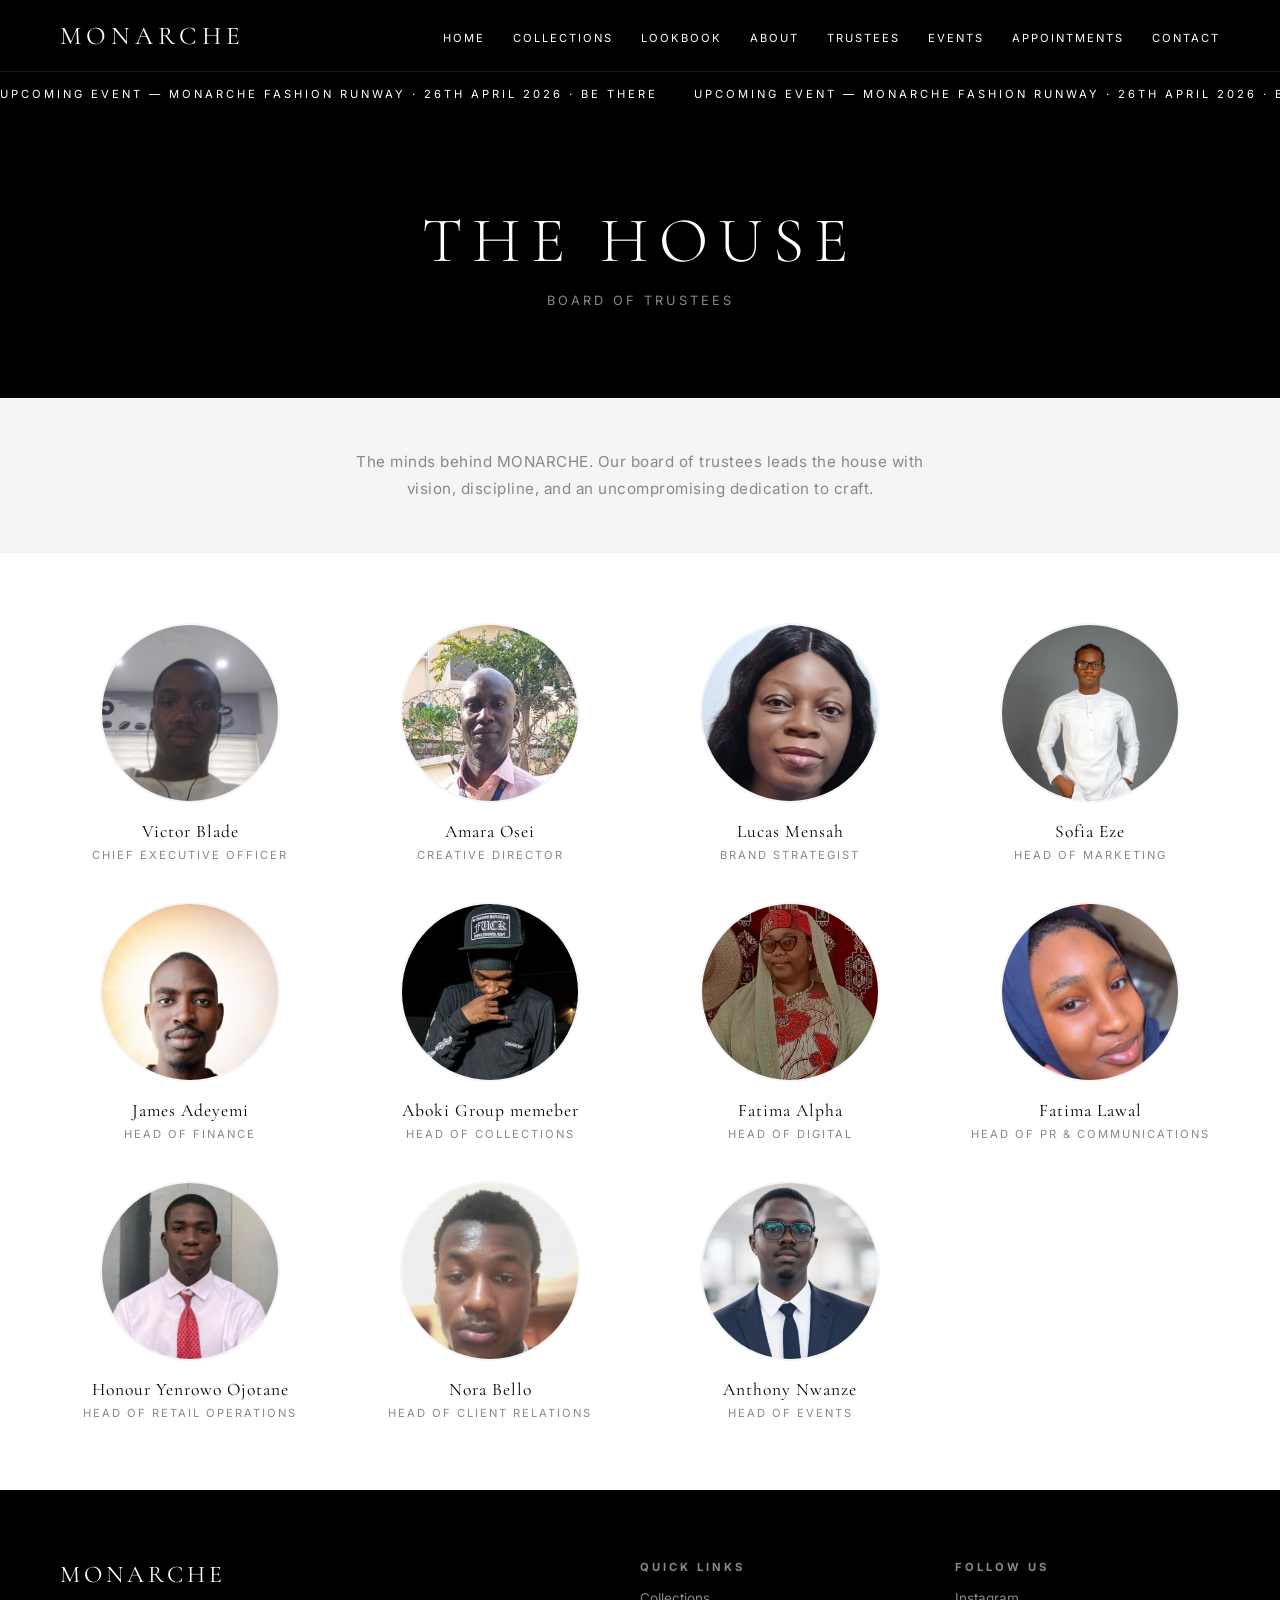
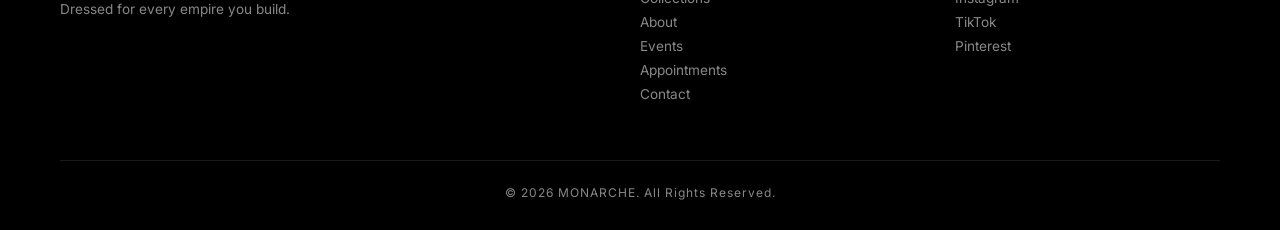
==== trustees.html @ ca08de78 "Complete Code" ====
<!doctype html>
<html lang="en">
  <head>
    <meta charset="UTF-8" />
    <meta name="viewport" content="width=device-width, initial-scale=1.0" />
    <title>MONARCHE — Board of Trustees</title>
    <link
      href="https://fonts.googleapis.com/css2?family=Cormorant+Garamond:wght@300;400;600&family=Inter:wght@300;400;500&display=swap"
      rel="stylesheet"
    />
    <link rel="stylesheet" href="style.css" />
    <link rel="stylesheet" href="trustees.css" />
  </head>
  <body>
    <!-- NAVIGATION -->
    <nav class="nav">
      <a href="index.html" class="logo">MONARCHE</a>
      <ul class="nav-links" id="navLinks">
        <li><a href="index.html">Home</a></li>
        <li><a href="collections.html">Collections</a></li>
        <li><a href="lookbook.html">Lookbook</a></li>
        <li><a href="about.html">About</a></li>
        <li><a href="trustees.html">Trustees</a></li>
        <li><a href="events.html">Events</a></li>
        <li><a href="appointments.html">Appointments</a></li>
        <li><a href="contact.html">Contact</a></li>
      </ul>
      <button class="menu-btn" onclick="toggleMenu()">☰</button>
    </nav>

    <!-- MARQUEE -->
    <div class="marquee">
      <div class="marquee-track">
        UPCOMING EVENT — MONARCHE FASHION RUNWAY · 26TH APRIL 2026 · BE THERE
        &nbsp;&nbsp;&nbsp;&nbsp; UPCOMING EVENT — MONARCHE FASHION RUNWAY · 26TH
        APRIL 2026 · BE THERE &nbsp;&nbsp;&nbsp;&nbsp; UPCOMING EVENT — MONARCHE
        FASHION RUNWAY · 26TH APRIL 2026 · BE THERE &nbsp;&nbsp;&nbsp;&nbsp;
        UPCOMING EVENT — MONARCHE FASHION RUNWAY · 26TH APRIL 2026 · BE THERE
        &nbsp;&nbsp;&nbsp;&nbsp;
      </div>
    </div>

    <!-- PAGE HEADER -->
    <div class="page-header">
      <h1>THE HOUSE</h1>
      <p>Board of Trustees</p>
    </div>

    <!-- INTRO TEXT -->
    <div class="trustees-intro">
      <p>
        The minds behind MONARCHE. Our board of trustees leads the house with
        vision, discipline, and an uncompromising dedication to craft.
      </p>
    </div>

    <!-- TRUSTEES GRID — 11 group pictures members -->
    <section class="trustees-grid">
      <div class="trustee">
        <div class="trustee-img">
          <img src="group pictures/g01.jpeg" alt="Victor Blade" />
        </div>
        <h3>Victor Blade</h3>
        <p>Chief Executive Officer</p>
      </div>

      <div class="trustee">
        <div class="trustee-img">
          <img src="group pictures/g2.jpeg" alt="Amara Osei" />
        </div>
        <h3>Amara Osei</h3>
        <p>Creative Director</p>
      </div>

      <div class="trustee">
        <div class="trustee-img">
          <img src="group pictures/g003.jpeg" alt="Lucas Mensah" />
        </div>
        <h3>Lucas Mensah</h3>
        <p>Brand Strategist</p>
      </div>

      <div class="trustee">
        <div class="trustee-img">
          <img src="group pictures/g4.jpeg" alt="Sofia Eze" />
        </div>
        <h3>Sofia Eze</h3>
        <p>Head of Marketing</p>
      </div>

      <div class="trustee">
        <div class="trustee-img">
          <img src="group pictures/g5.jpeg" alt="James Adeyemi" />
        </div>
        <h3>James Adeyemi</h3>
        <p>Head of Finance</p>
      </div>

      <div class="trustee">
        <div class="trustee-img">
          <img src="group pictures/g06.jpeg" alt="Zara Okonkwo" />
        </div>
        <h3>Aboki Group memeber</h3>
        <p>Head of Collections</p>
      </div>

      <div class="trustee">
        <div class="trustee-img">
          <img src="group pictures/g07.jpeg" alt="Nathan Boateng" />
        </div>
        <h3>Fatima Alpha</h3>
        <p>Head of Digital</p>
      </div>

      <div class="trustee">
        <div class="trustee-img">
          <img src="group pictures/g008du.jpeg" alt="Ife Asante" />
        </div>
        <h3>Fatima Lawal</h3>
        <p>Head of PR &amp; Communications</p>
      </div>

      <div class="trustee">
        <div class="trustee-img">
          <img src="group pictures/g09.jpeg" alt="Daniel Kwame" />
        </div>
        <h3> Honour Yenrowo Ojotane</h3>
        <p>Head of Retail Operations</p>
      </div>

      <div class="trustee">
        <div class="trustee-img">
          <img src="group pictures/g0010.jpeg" alt="Nora Bello" />
        </div>
        <h3>Nora Bello</h3>
        <p>Head of Client Relations</p>
      </div>

      <div class="trustee">
        <div class="trustee-img">
          <img src="group pictures/g11.png" alt="Marcus Diallo" />
        </div>
        <h3>Anthony Nwanze</h3>
        <p>Head of Events</p>
      </div>
    </section>

    <!-- FOOTER -->
    <footer class="footer">
      <div class="footer-grid">
        <div>
          <p class="logo-text">MONARCHE</p>
          <p class="footer-desc">Dressed for every empire you build.</p>
        </div>
        <div>
          <h4>Quick Links</h4>
          <a href="collections.html">Collections</a>
          <a href="about.html">About</a>
          <a href="events.html">Events</a>
          <a href="appointments.html">Appointments</a>
          <a href="contact.html">Contact</a>
        </div>
        <div>
          <h4>Follow Us</h4>
          <a href="#">Instagram</a>
          <a href="#">TikTok</a>
          <a href="#">Pinterest</a>
        </div>
      </div>
      <p class="footer-copy">© 2026 MONARCHE. All Rights Reserved.</p>
    </footer>

    <script src="trustees.js"></script>
  </body>
</html>
---- style.css ----
/* ============================================
   STYLE.CSS — Shared across ALL pages
   MONARCHE Fashion House
   ============================================ */

/* --- Brand colors & fonts in one place --- */
:root {
  --black: #000000;
  --white: #ffffff;
  --cream: #f5f5f5;
  --grey: #888888;
  --serif: 'Cormorant Garamond', serif;
  --sans: 'Inter', sans-serif;
}

/* --- Reset: removes browser default spacing --- */
* {
  margin: 0;
  padding: 0;
  box-sizing: border-box;
}

body {
  font-family: var(--sans);
  background: var(--white);
  color: var(--black);
  overflow-x: hidden;
}

/* Smooth fade-in when page loads */
body {
  animation: fadeIn 0.6s ease;
}
@keyframes fadeIn {
  from { opacity: 0; transform: translateY(10px); }
  to   { opacity: 1; transform: translateY(0); }
}

img { display: block; width: 100%; object-fit: cover; }
a   { text-decoration: none; }
ul  { list-style: none; }


/* ============================================
   NAVIGATION
   ============================================ */
.nav {
  display: flex;
  justify-content: space-between;
  align-items: center;
  padding: 20px 60px;
  background: var(--black);
  position: sticky;
  top: 0;
  z-index: 999;
}

/* Logo */
.logo {
  font-family: var(--serif);
  font-size: 1.6rem;
  letter-spacing: 5px;
  color: var(--white);
  text-decoration: none;
}

/* Nav links */
.nav-links {
  display: flex;
  gap: 28px;
}

.nav-links a {
  color: var(--white);
  font-size: 0.7rem;
  letter-spacing: 2px;
  text-transform: uppercase;
  transition: color 0.3s;
}
.nav-links a:hover { color: var(--grey); }

/* Hamburger button — hidden on desktop */
.menu-btn {
  display: none;
  background: none;
  border: none;
  color: var(--white);
  font-size: 1.6rem;
  cursor: pointer;
}


/* ============================================
   MARQUEE — Scrolling banner on every page
   ============================================ */
.marquee {
  background: var(--black);
  color: var(--white);
  border-top: 1px solid #1a1a1a;
  padding: 10px 0;
  overflow: hidden;
}

.marquee-track {
  display: inline-flex;
  white-space: nowrap;
  animation: marqueeScroll 22s linear infinite;
  font-size: 0.7rem;
  letter-spacing: 3px;
  text-transform: uppercase;
}

@keyframes marqueeScroll {
  0%   { transform: translateX(0); }
  100% { transform: translateX(-50%); }
}


/* ============================================
   FOOTER
   ============================================ */
.footer {
  background: var(--black);
  color: var(--white);
  padding: 70px 60px 30px;
}

.footer-grid {
  display: grid;
  grid-template-columns: 2fr 1fr 1fr;
  gap: 50px;
  margin-bottom: 50px;
}

.footer .logo-text {
  font-family: var(--serif);
  font-size: 1.5rem;
  letter-spacing: 4px;
  margin-bottom: 12px;
}

.footer h4 {
  font-size: 0.7rem;
  letter-spacing: 3px;
  color: var(--grey);
  margin-bottom: 16px;
  text-transform: uppercase;
}

.footer a,
.footer .footer-desc {
  display: block;
  color: var(--grey);
  font-size: 0.85rem;
  margin-bottom: 8px;
  transition: color 0.3s;
}
.footer a:hover { color: var(--white); }

.footer-copy {
  border-top: 1px solid #1a1a1a;
  padding-top: 24px;
  font-size: 0.75rem;
  color: var(--grey);
  text-align: center;
  letter-spacing: 1px;
}


/* ============================================
   SHARED COMPONENTS (used on multiple pages)
   ============================================ */

/* Small uppercase label above headings */
.label {
  font-size: 0.65rem;
  letter-spacing: 4px;
  text-transform: uppercase;
  color: var(--grey);
  display: block;
  margin-bottom: 12px;
}

/* Black filled button */
.btn {
  display: inline-block;
  padding: 14px 32px;
  background: var(--black);
  color: var(--white);
  font-size: 0.7rem;
  letter-spacing: 2px;
  text-transform: uppercase;
  border: 1px solid var(--black);
  transition: background 0.3s, color 0.3s;
  cursor: pointer;
}
.btn:hover { background: var(--white); color: var(--black); }

/* White outlined button */
.btn-outline {
  display: inline-block;
  padding: 12px 26px;
  background: transparent;
  color: var(--black);
  font-size: 0.7rem;
  letter-spacing: 2px;
  text-transform: uppercase;
  border: 1px solid var(--black);
  transition: background 0.3s, color 0.3s;
  cursor: pointer;
}
.btn-outline:hover { background: var(--black); color: var(--white); }

/* White ghost button (for dark backgrounds) */
.btn-ghost {
  display: inline-block;
  padding: 14px 32px;
  background: transparent;
  color: var(--white);
  font-size: 0.7rem;
  letter-spacing: 2px;
  text-transform: uppercase;
  border: 1px solid var(--white);
  transition: background 0.3s, color 0.3s;
  cursor: pointer;
}
.btn-ghost:hover { background: var(--white); color: var(--black); }

/* Dark page banner used at top of inner pages */
.page-header {
  background: var(--black);
  color: var(--white);
  text-align: center;
  padding: 90px 40px;
}
.page-header h1 {
  font-family: var(--serif);
  font-size: 4rem;
  font-weight: 300;
  letter-spacing: 10px;
}
.page-header p {
  margin-top: 14px;
  font-size: 0.8rem;
  letter-spacing: 3px;
  color: var(--grey);
  text-transform: uppercase;
}

/* Product card (used on Home + Collections) */
.product-grid {
  display: grid;
  grid-template-columns: repeat(3, 1fr);
  gap: 24px;
}

.product-card { background: var(--cream); }
.product-card img { height: 320px; }
.product-info  { padding: 20px; }
.product-info h3 {
  font-family: var(--serif);
  font-size: 1.1rem;
  margin-bottom: 4px;
}
.product-info .price {
  color: var(--grey);
  font-size: 0.85rem;
  margin-bottom: 16px;
}

/* Form styles (used on Appointments + Contact) */
.form-group {
  margin-bottom: 20px;
}
.form-group label {
  display: block;
  font-size: 0.7rem;
  letter-spacing: 2px;
  text-transform: uppercase;
  margin-bottom: 8px;
  color: var(--grey);
}
.form-group input,
.form-group select,
.form-group textarea {
  width: 100%;
  padding: 14px;
  border: 1px solid #ddd;
  background: var(--cream);
  font-family: var(--sans);
  font-size: 0.9rem;
  outline: none;
  transition: border-color 0.3s;
}
.form-group input:focus,
.form-group select:focus,
.form-group textarea:focus { border-color: var(--black); }
.form-group textarea { height: 130px; resize: vertical; }


/* ============================================
   RESPONSIVE — Mobile styles
   ============================================ */
@media (max-width: 768px) {
  /* Show hamburger, hide links */
  .menu-btn    { display: block; }
  .nav-links {
    display: none;
    flex-direction: column;
    position: absolute;
    top: 68px;
    left: 0;
    width: 100%;
    background: var(--black);
    padding: 24px 40px;
    gap: 18px;
  }
  .nav-links.open { display: flex; }
  .nav { padding: 20px 24px; }

  /* Footer */
  .footer { padding: 50px 24px 24px; }
  .footer-grid { grid-template-columns: 1fr; gap: 30px; }

  /* Page header */
  .page-header h1 { font-size: 2.5rem; }

  /* Product grid: 2 columns on tablet */
  .product-grid { grid-template-columns: repeat(2, 1fr); }
}

@media (max-width: 480px) {
  /* Product grid: 1 column on phone */
  .product-grid { grid-template-columns: 1fr; }
}
---- trustees.css ----
/* ============================================
   TRUSTEES.CSS — Board of Trustees page
   ============================================ */

/* --- INTRO TEXT --- */
.trustees-intro {
  padding: 50px 60px;
  background: var(--cream);
  text-align: center;
}
.trustees-intro p {
  max-width: 600px;
  margin: 0 auto;
  color: var(--grey);
  font-size: 0.95rem;
  line-height: 1.8;
  letter-spacing: 0.5px;
}


/* --- TRUSTEES GRID --- */
.trustees-grid {
  display: grid;
  grid-template-columns: repeat(4, 1fr); /* 4 per row = 3 rows for 12 people */
  gap: 40px;
  padding: 70px 60px;
  background: var(--white);
}

/* Each trustee card */
.trustee {
  text-align: center;
}

/* Photo container — makes a square that clips to circle */
.trustee-img {
  width: 180px;
  height: 180px;
  border-radius: 50%;       /* makes it a circle */
  overflow: hidden;
  margin: 0 auto 18px;
  border: 2px solid var(--cream);
  transition: border-color 0.3s;
}
.trustee:hover .trustee-img { border-color: var(--black); }

.trustee-img img { height: 100%; object-position: center top; }

/* Name */
.trustee h3 {
  font-family: var(--serif);
  font-size: 1.1rem;
  font-weight: 400;
  margin-bottom: 6px;
  letter-spacing: 1px;
}

/* Role */
.trustee p {
  font-size: 0.7rem;
  letter-spacing: 2px;
  text-transform: uppercase;
  color: var(--grey);
}


/* ============================================
   RESPONSIVE
   ============================================ */
@media (max-width: 900px) {
  .trustees-grid { grid-template-columns: repeat(3, 1fr); }
}

@media (max-width: 768px) {
  .trustees-grid   { grid-template-columns: repeat(2, 1fr); padding: 50px 24px; gap: 30px; }
  .trustees-intro  { padding: 40px 24px; }
  .trustee-img     { width: 140px; height: 140px; }
}

@media (max-width: 480px) {
  .trustees-grid { grid-template-columns: repeat(2, 1fr); gap: 20px; }
}
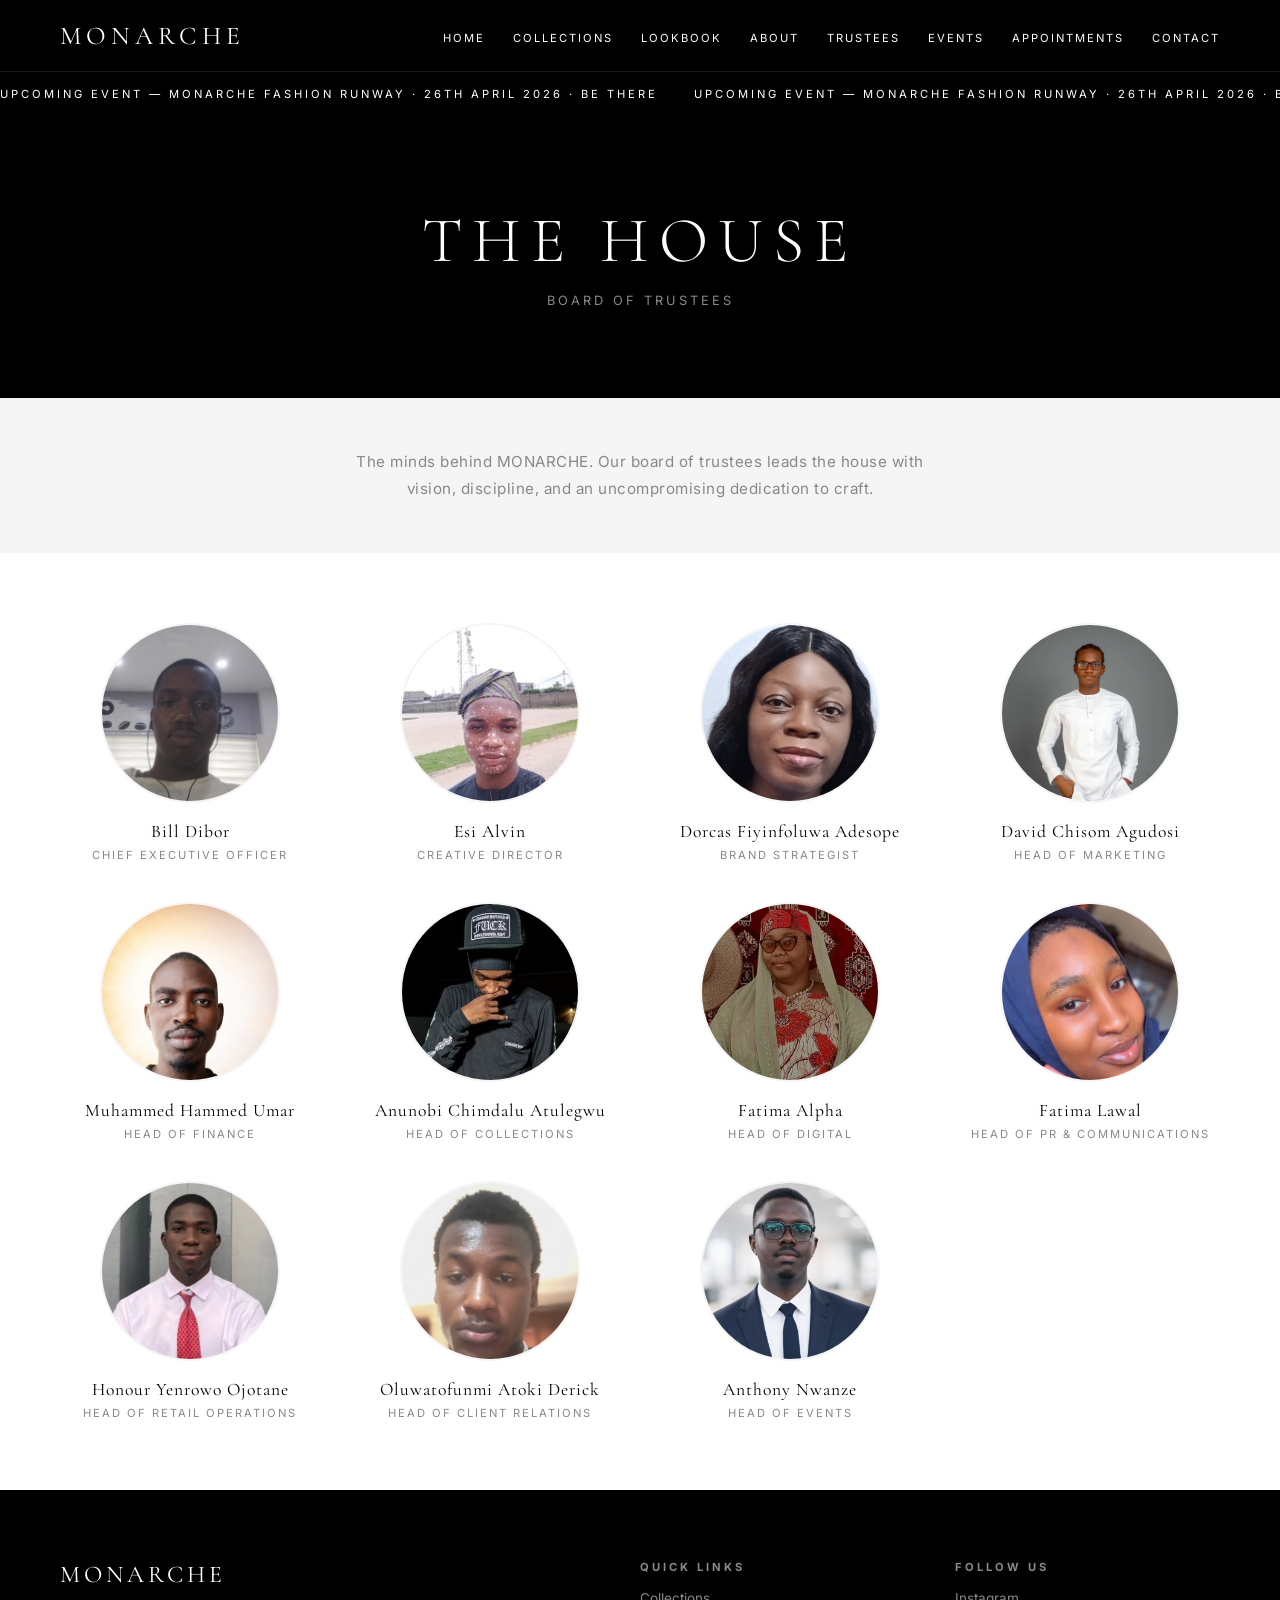
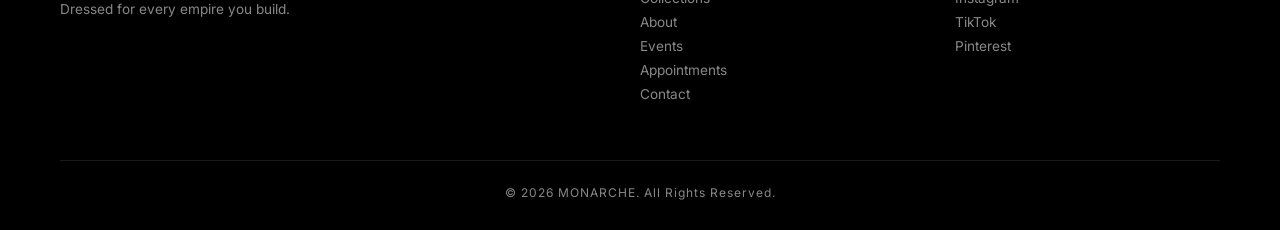
==== commit 6f896ced: "Update group member names" ====
--- a/trustees.html
+++ b/trustees.html
@@ -58,49 +58,52 @@
     <section class="trustees-grid">
       <div class="trustee">
         <div class="trustee-img">
-          <img src="group pictures/g01.jpeg" alt="Victor Blade" />
+          <img src="group pictures/g01.jpeg" alt="Bill Dibor" />
         </div>
-        <h3>Victor Blade</h3>
+        <h3>Bill Dibor</h3>
         <p>Chief Executive Officer</p>
       </div>
 
       <div class="trustee">
         <div class="trustee-img">
-          <img src="group pictures/g2.jpeg" alt="Amara Osei" />
+          <img src="/group pictures/g013.jpeg" alt="Esi Alvin" />
         </div>
-        <h3>Amara Osei</h3>
+        <h3>Esi Alvin</h3>
         <p>Creative Director</p>
       </div>
 
       <div class="trustee">
         <div class="trustee-img">
-          <img src="group pictures/g003.jpeg" alt="Lucas Mensah" />
+          <img
+            src="group pictures/g003.jpeg"
+            alt="Dorcas Fiyinfoluwa Adesope"
+          />
         </div>
-        <h3>Lucas Mensah</h3>
+        <h3>Dorcas Fiyinfoluwa Adesope</h3>
         <p>Brand Strategist</p>
       </div>
 
       <div class="trustee">
         <div class="trustee-img">
-          <img src="group pictures/g4.jpeg" alt="Sofia Eze" />
+          <img src="group pictures/g4.jpeg" alt="David Chisom Agudosi" />
         </div>
-        <h3>Sofia Eze</h3>
+        <h3>David Chisom Agudosi</h3>
         <p>Head of Marketing</p>
       </div>
 
       <div class="trustee">
         <div class="trustee-img">
-          <img src="group pictures/g5.jpeg" alt="James Adeyemi" />
+          <img src="group pictures/g5.jpeg" alt="Muhammed Hammed Umar" />
         </div>
-        <h3>James Adeyemi</h3>
+        <h3>Muhammed Hammed Umar</h3>
         <p>Head of Finance</p>
       </div>
 
       <div class="trustee">
         <div class="trustee-img">
-          <img src="group pictures/g06.jpeg" alt="Zara Okonkwo" />
+          <img src="group pictures/g06.jpeg" alt="Anunobi Chimdalu Atulegwu" />
         </div>
-        <h3>Aboki Group memeber</h3>
+        <h3>Anunobi Chimdalu Atulegwu</h3>
         <p>Head of Collections</p>
       </div>
 
@@ -130,9 +133,12 @@
 
       <div class="trustee">
         <div class="trustee-img">
-          <img src="group pictures/g0010.jpeg" alt="Nora Bello" />
+          <img
+            src="group pictures/g0010.jpeg"
+            alt="Oluwatofunmi Atoki Derick"
+          />
         </div>
-        <h3>Nora Bello</h3>
+        <h3>Oluwatofunmi Atoki Derick</h3>
         <p>Head of Client Relations</p>
       </div>
 
